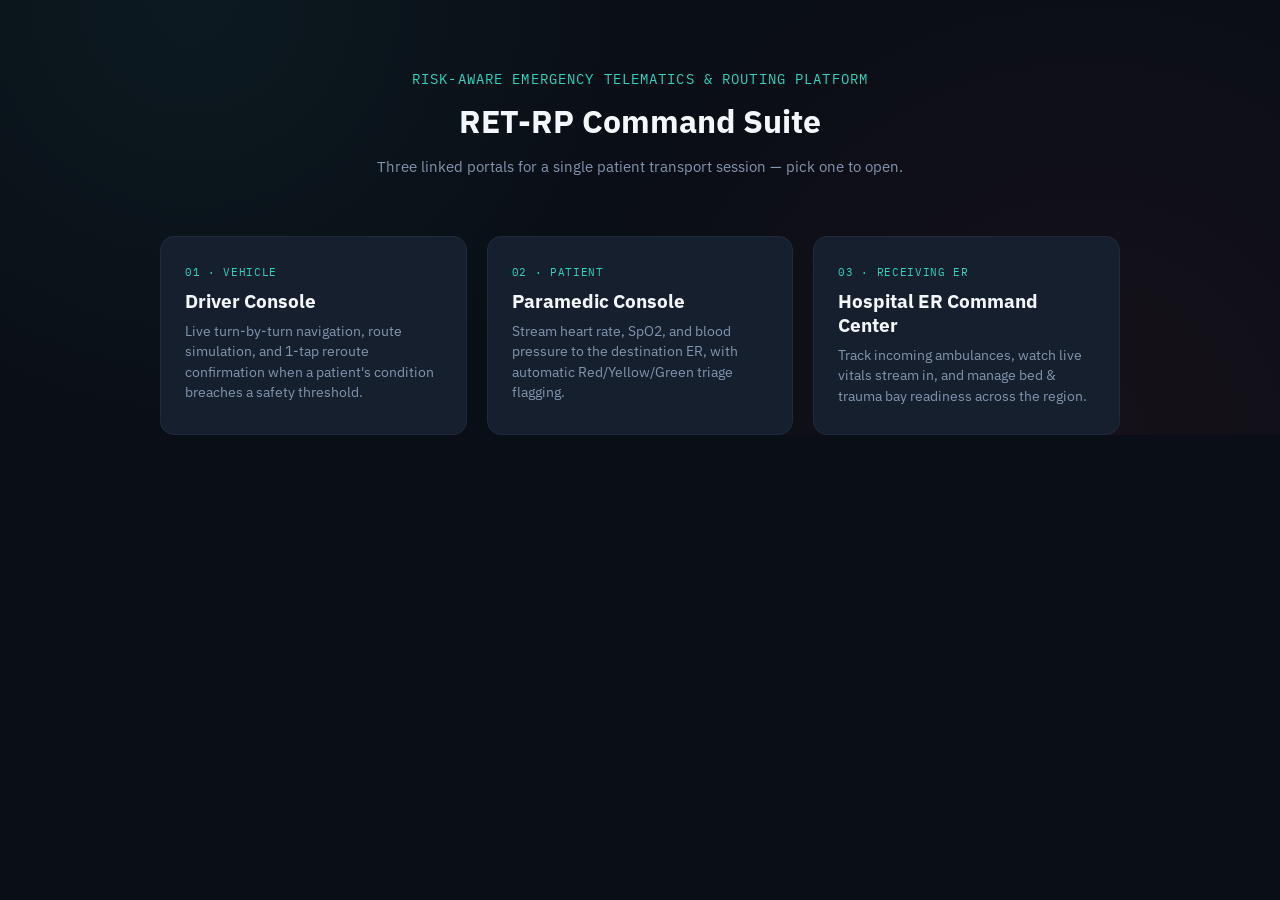
==== frontend/index.html @ 34cca53d "Error in graph_data.py and driver.js" ====
<!DOCTYPE html>
<html lang="en">
<head>
<meta charset="UTF-8">
<meta name="viewport" content="width=device-width, initial-scale=1.0">
<title>RET-RP &middot; Emergency Telematics &amp; Risk-Aware Routing Platform</title>
<link rel="stylesheet" href="css/style.css" />
</head>
<body>

<div class="hero">
  <div class="mark">RISK-AWARE EMERGENCY TELEMATICS &amp; ROUTING PLATFORM</div>
  <h1>RET-RP Command Suite</h1>
  <p>Three linked portals for a single patient transport session &mdash; pick one to open.</p>
</div>

<div class="portal-grid">
  <a class="portal-card" href="driver.html">
    <div class="tag">01 &middot; VEHICLE</div>
    <h3>Driver Console</h3>
    <p>Live turn-by-turn navigation, route simulation, and 1-tap reroute confirmation when a patient's condition breaches a safety threshold.</p>
  </a>
  <a class="portal-card" href="paramedic.html">
    <div class="tag">02 &middot; PATIENT</div>
    <h3>Paramedic Console</h3>
    <p>Stream heart rate, SpO2, and blood pressure to the destination ER, with automatic Red/Yellow/Green triage flagging.</p>
  </a>
  <a class="portal-card" href="hospital.html">
    <div class="tag">03 &middot; RECEIVING ER</div>
    <h3>Hospital ER Command Center</h3>
    <p>Track incoming ambulances, watch live vitals stream in, and manage bed &amp; trauma bay readiness across the region.</p>
  </a>
</div>


</body>
</html>
---- frontend/css/style.css ----
/* =========================================================================
   RET-RP shared styles
   Design concept: a night-shift dispatch command center. Vitals are set in
   a monospaced face (the way an ICU monitor renders numbers), UI chrome in
   a clean grotesque. Slate-navy surfaces, teal for nominal/calm state,
   amber for caution, red for critical -- reserved ONLY for genuine alerts
   so it keeps its urgency.
   ========================================================================= */

@import url('https://fonts.googleapis.com/css2?family=IBM+Plex+Sans:wght@400;500;600;700&family=IBM+Plex+Mono:wght@500;600;700&display=swap');

:root {
  --navy-950: #0a0e16;
  --navy-900: #0f1621;
  --navy-800: #161f2e;
  --navy-700: #1f2b3d;
  --navy-600: #2a3a52;
  --slate-400: #8296b0;
  --slate-200: #cdd7e3;
  --white: #f4f7fb;

  --teal: #2dd4bf;
  --teal-dim: #164e46;
  --amber: #f5a524;
  --amber-dim: #4a3510;
  --red: #f24455;
  --red-dim: #4a1620;
  --red-bright: #ff5468;

  --font-ui: 'IBM Plex Sans', -apple-system, BlinkMacSystemFont, sans-serif;
  --font-mono: 'IBM Plex Mono', 'SF Mono', monospace;

  --radius: 10px;
  --shadow-panel: 0 1px 0 rgba(255,255,255,0.03) inset, 0 8px 24px rgba(0,0,0,0.35);
}

* { box-sizing: border-box; }

html, body {
  margin: 0;
  padding: 0;
  background: var(--navy-950);
  color: var(--white);
  font-family: var(--font-ui);
  min-height: 100%;
}

body {
  background-image:
    radial-gradient(circle at 15% 0%, rgba(45,212,191,0.06), transparent 40%),
    radial-gradient(circle at 85% 100%, rgba(242,68,85,0.05), transparent 45%);
}

a { color: inherit; }

::selection { background: var(--teal); color: var(--navy-950); }

/* ---------- Top bar ---------- */
.topbar {
  display: flex;
  align-items: center;
  justify-content: space-between;
  padding: 14px 24px;
  border-bottom: 1px solid var(--navy-700);
  background: linear-gradient(180deg, var(--navy-900), var(--navy-950));
  position: sticky;
  top: 0;
  z-index: 50;
}

.brand {
  display: flex;
  align-items: baseline;
  gap: 10px;
}

.brand .mark {
  font-family: var(--font-mono);
  font-weight: 700;
  font-size: 15px;
  color: var(--teal);
  letter-spacing: 0.02em;
}

.brand .portal-name {
  font-size: 15px;
  font-weight: 600;
  color: var(--slate-200);
}

.topbar .status-chip {
  display: flex;
  align-items: center;
  gap: 8px;
  font-size: 13px;
  color: var(--slate-400);
}

.dot {
  width: 8px;
  height: 8px;
  border-radius: 50%;
  background: var(--slate-400);
  flex-shrink: 0;
}
.dot.live { background: var(--teal); box-shadow: 0 0 0 3px rgba(45,212,191,0.18); }
.dot.offline { background: var(--red); box-shadow: 0 0 0 3px rgba(242,68,85,0.18); }

/* ---------- Layout ---------- */
.layout {
  display: grid;
  grid-template-columns: minmax(0, 1.4fr) minmax(320px, 0.9fr);
  gap: 16px;
  padding: 16px;
  max-width: 1440px;
  margin: 0 auto;
}

@media (max-width: 900px) {
  .layout { grid-template-columns: 1fr; }
}

.col { display: flex; flex-direction: column; gap: 16px; }

.panel {
  background: var(--navy-800);
  border: 1px solid var(--navy-700);
  border-radius: var(--radius);
  box-shadow: var(--shadow-panel);
  padding: 18px;
}

.panel-head {
  display: flex;
  align-items: center;
  justify-content: space-between;
  margin-bottom: 14px;
}

.panel-head h2 {
  font-size: 13px;
  text-transform: uppercase;
  letter-spacing: 0.08em;
  color: var(--slate-400);
  margin: 0;
  font-weight: 600;
}

/* ---------- Map ---------- */
#map {
  width: 100%;
  height: 420px;
  border-radius: var(--radius);
  overflow: hidden;
  background: var(--navy-900);
}
.leaflet-container { background: var(--navy-900) !important; font-family: var(--font-ui); }
.leaflet-control-attribution { background: rgba(10,14,22,0.7) !important; color: var(--slate-400) !important; font-size: 10px; }
.leaflet-control-attribution a { color: var(--slate-400) !important; }

/* ---------- Vitals ---------- */
.vitals-grid {
  display: grid;
  grid-template-columns: repeat(2, 1fr);
  gap: 12px;
}

.vital-tile {
  background: var(--navy-900);
  border: 1px solid var(--navy-700);
  border-radius: var(--radius);
  padding: 14px 16px;
}

.vital-tile .label {
  font-size: 11px;
  color: var(--slate-400);
  text-transform: uppercase;
  letter-spacing: 0.06em;
}

.vital-tile .value {
  font-family: var(--font-mono);
  font-size: 30px;
  font-weight: 600;
  line-height: 1.3;
  margin-top: 2px;
}
.vital-tile .value .unit { font-size: 14px; color: var(--slate-400); font-weight: 500; margin-left: 4px; }

.vital-tile.normal .value { color: var(--teal); }
.vital-tile.warning .value { color: var(--amber); }
.vital-tile.critical .value { color: var(--red-bright); }

/* ---------- Risk badge ---------- */
.risk-badge {
  display: inline-flex;
  align-items: center;
  gap: 8px;
  padding: 6px 14px;
  border-radius: 100px;
  font-size: 13px;
  font-weight: 600;
  font-family: var(--font-mono);
  letter-spacing: 0.03em;
}
.risk-badge.Green  { background: var(--teal-dim); color: var(--teal); }
.risk-badge.Yellow { background: var(--amber-dim); color: var(--amber); }
.risk-badge.Red    { background: var(--red-dim); color: var(--red-bright); animation: pulse-red 1.4s infinite; }

@keyframes pulse-red {
  0%, 100% { box-shadow: 0 0 0 0 rgba(242,68,85,0.35); }
  50% { box-shadow: 0 0 0 6px rgba(242,68,85,0); }
}

/* ---------- Buttons & inputs ---------- */
button {
  font-family: var(--font-ui);
  font-weight: 600;
  font-size: 14px;
  border-radius: 8px;
  border: 1px solid var(--navy-600);
  background: var(--navy-700);
  color: var(--white);
  padding: 10px 16px;
  cursor: pointer;
  transition: background 0.15s ease, border-color 0.15s ease, transform 0.05s ease;
}
button:hover { background: var(--navy-600); }
button:active { transform: scale(0.98); }
button:disabled { opacity: 0.4; cursor: not-allowed; }

button.primary { background: var(--teal); border-color: var(--teal); color: var(--navy-950); }
button.primary:hover { background: #26c4b0; }

button.danger { background: var(--red); border-color: var(--red); color: var(--white); }
button.danger:hover { background: #d93a49; }

button.block { width: 100%; }

label {
  font-size: 12px;
  color: var(--slate-400);
  display: block;
  margin-bottom: 6px;
}

input[type="text"], input[type="number"], select {
  width: 100%;
  background: var(--navy-900);
  border: 1px solid var(--navy-700);
  color: var(--white);
  border-radius: 8px;
  padding: 9px 12px;
  font-family: var(--font-ui);
  font-size: 14px;
}
input[type="range"] { width: 100%; accent-color: var(--teal); }

.field { margin-bottom: 14px; }
.row { display: flex; gap: 10px; }
.row > * { flex: 1; }

/* ---------- Toggle switch ---------- */
.switch-row {
  display: flex;
  align-items: center;
  justify-content: space-between;
  padding: 10px 0;
}
.switch {
  position: relative;
  width: 44px;
  height: 24px;
  flex-shrink: 0;
}
.switch input { opacity: 0; width: 0; height: 0; }
.slider {
  position: absolute; inset: 0;
  background: var(--navy-600);
  border-radius: 100px;
  cursor: pointer;
  transition: background 0.2s;
}
.slider::before {
  content: "";
  position: absolute;
  height: 18px; width: 18px;
  left: 3px; top: 3px;
  background: var(--slate-200);
  border-radius: 50%;
  transition: transform 0.2s;
}
input:checked + .slider { background: var(--teal); }
input:checked + .slider::before { transform: translateX(20px); background: var(--navy-950); }

/* ---------- Log / list ---------- */
.log-list {
  display: flex;
  flex-direction: column;
  gap: 8px;
  max-height: 220px;
  overflow-y: auto;
  padding-right: 4px;
}
.log-item {
  font-size: 12.5px;
  color: var(--slate-400);
  border-left: 2px solid var(--navy-600);
  padding-left: 10px;
}
.log-item .t { color: var(--slate-200); font-family: var(--font-mono); font-size: 11px; }
.log-item.alert { border-left-color: var(--red); color: var(--red-bright); }

/* ---------- Hospital / ambulance cards ---------- */
.card-list { display: flex; flex-direction: column; gap: 10px; }

.hcard {
  background: var(--navy-900);
  border: 1px solid var(--navy-700);
  border-radius: var(--radius);
  padding: 14px;
}
.hcard-top { display: flex; justify-content: space-between; align-items: center; margin-bottom: 8px; }
.hcard-top .name { font-weight: 600; font-size: 14.5px; }
.hcard-top .tier { font-size: 11px; color: var(--slate-400); font-family: var(--font-mono); }

.pill {
  display: inline-block;
  font-size: 11px;
  padding: 2px 9px;
  border-radius: 100px;
  font-weight: 600;
  font-family: var(--font-mono);
}
.pill.ready { background: var(--teal-dim); color: var(--teal); }
.pill.diverting { background: var(--red-dim); color: var(--red-bright); }

.hcard-meta {
  display: flex;
  gap: 16px;
  font-size: 12.5px;
  color: var(--slate-400);
}
.hcard-meta b { color: var(--white); font-family: var(--font-mono); }

/* ---------- Incoming ambulance ticket ---------- */
.eta-ticket {
  background: var(--navy-900);
  border: 1px solid var(--navy-700);
  border-radius: var(--radius);
  padding: 16px;
  display: flex;
  flex-direction: column;
  gap: 10px;
}
.eta-ticket.diverted { border-color: var(--red); background: linear-gradient(180deg, var(--red-dim), var(--navy-900) 60%); }

.eta-big {
  font-family: var(--font-mono);
  font-size: 42px;
  font-weight: 700;
  color: var(--teal);
  line-height: 1;
}
.eta-ticket.diverted .eta-big { color: var(--red-bright); }
.eta-big .unit { font-size: 15px; color: var(--slate-400); margin-left: 6px; font-weight: 500; }

/* ---------- Modal (reroute prompt) ---------- */
.modal-backdrop {
  position: fixed; inset: 0;
  background: rgba(5,8,14,0.7);
  display: none;
  align-items: center;
  justify-content: center;
  z-index: 100;
  backdrop-filter: blur(2px);
}
.modal-backdrop.show { display: flex; }

.modal {
  width: min(440px, 90vw);
  background: var(--navy-800);
  border: 1px solid var(--red);
  border-radius: 14px;
  padding: 26px;
  box-shadow: 0 20px 60px rgba(0,0,0,0.5);
  text-align: center;
}
.modal .siren {
  font-size: 12px;
  letter-spacing: 0.1em;
  color: var(--red-bright);
  font-weight: 700;
  font-family: var(--font-mono);
  animation: pulse-red 1.2s infinite;
  display: inline-block;
  padding: 4px 12px;
  border-radius: 100px;
  background: var(--red-dim);
  margin-bottom: 14px;
}
.modal h3 { margin: 0 0 6px; font-size: 20px; }
.modal p { color: var(--slate-400); font-size: 14px; margin: 0 0 20px; }
.modal .modal-actions { display: flex; gap: 10px; }

.small-muted { font-size: 12px; color: var(--slate-400); }

.empty-state {
  text-align: center;
  color: var(--slate-400);
  font-size: 13px;
  padding: 24px 0;
}

/* Landing page */
.portal-grid {
  display: grid;
  grid-template-columns: repeat(3, 1fr);
  gap: 20px;
  max-width: 1000px;
  margin: 60px auto;
  padding: 0 20px;
}
@media (max-width: 800px) { .portal-grid { grid-template-columns: 1fr; } }

.portal-card {
  background: var(--navy-800);
  border: 1px solid var(--navy-700);
  border-radius: 14px;
  padding: 28px 24px;
  text-decoration: none;
  display: block;
  transition: border-color 0.15s, transform 0.15s;
}
.portal-card:hover { border-color: var(--teal); transform: translateY(-2px); }
.portal-card .tag { font-family: var(--font-mono); font-size: 11px; color: var(--teal); letter-spacing: 0.06em; }
.portal-card h3 { font-size: 19px; margin: 10px 0 8px; color: var(--white); }
.portal-card p { font-size: 13.5px; color: var(--slate-400); line-height: 1.5; margin: 0; }

.hero {
  text-align: center;
  padding-top: 70px;
}
.hero .mark { font-family: var(--font-mono); color: var(--teal); font-size: 14px; letter-spacing: 0.08em; }
.hero h1 { font-size: 32px; margin: 12px 0 8px; }
.hero p { color: var(--slate-400); font-size: 15px; }
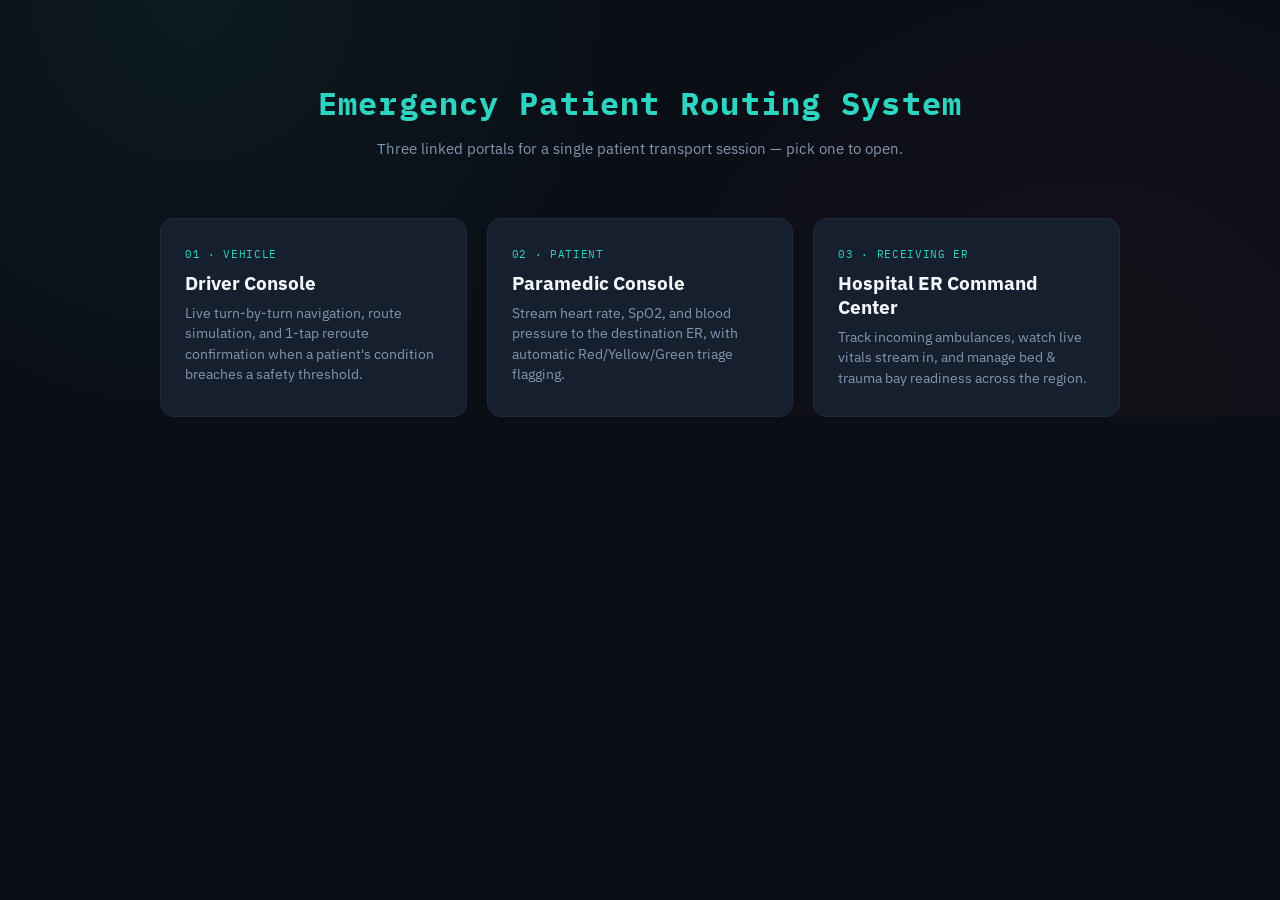
==== commit e77e5f47: "title change" ====
--- a/frontend/index.html
+++ b/frontend/index.html
@@ -3,14 +3,13 @@
 <head>
 <meta charset="UTF-8">
 <meta name="viewport" content="width=device-width, initial-scale=1.0">
-<title>RET-RP &middot; Emergency Telematics &amp; Risk-Aware Routing Platform</title>
+<title>Emergency Patient Routing System</title>
 <link rel="stylesheet" href="css/style.css" />
 </head>
 <body>
 
 <div class="hero">
-  <div class="mark">RISK-AWARE EMERGENCY TELEMATICS &amp; ROUTING PLATFORM</div>
-  <h1>RET-RP Command Suite</h1>
+  <div class="mark"><h1>Emergency Patient Routing System</h1></div>
   <p>Three linked portals for a single patient transport session &mdash; pick one to open.</p>
 </div>
 
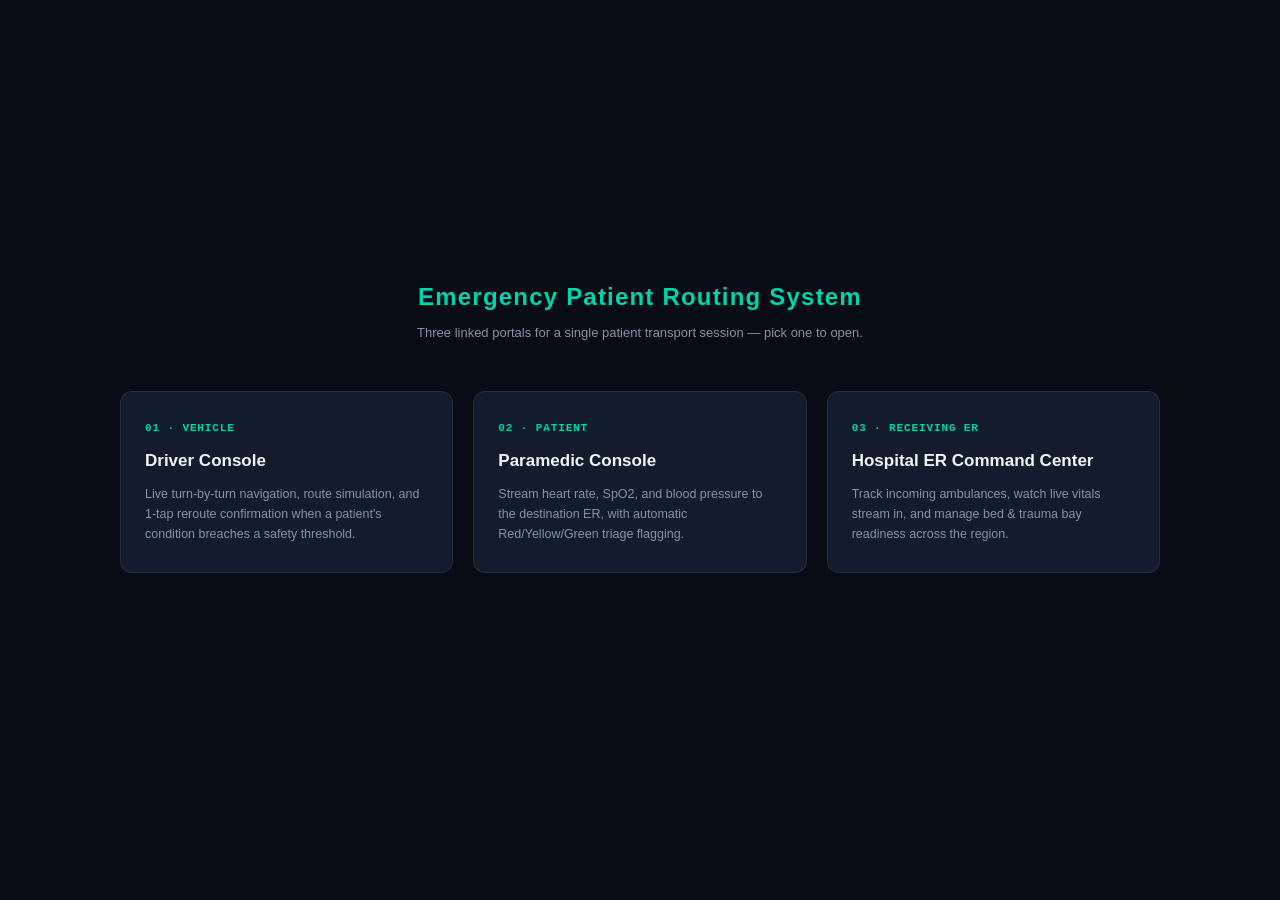
==== commit 204b8c85: "project_se" ====
--- a/frontend/index.html
+++ b/frontend/index.html
@@ -1,36 +1,44 @@
 <!DOCTYPE html>
 <html lang="en">
 <head>
-<meta charset="UTF-8">
-<meta name="viewport" content="width=device-width, initial-scale=1.0">
-<title>Emergency Patient Routing System</title>
-<link rel="stylesheet" href="css/style.css" />
+  <meta charset="UTF-8">
+  <meta name="viewport" content="width=device-width, initial-scale=1.0">
+  <title>Emergency Patient Routing System</title>
+  <link rel="stylesheet" href="css/style.css">
 </head>
 <body>
+  <div class="portal-landing">
+    <h1 class="portal-title">Emergency Patient Routing System</h1>
+    <p class="portal-subtitle">Three linked portals for a single patient transport session — pick one to open.</p>
 
-<div class="hero">
-  <div class="mark"><h1>Emergency Patient Routing System</h1></div>
-  <p>Three linked portals for a single patient transport session &mdash; pick one to open.</p>
-</div>
+    <div class="portal-cards-grid">
+      <!-- 01 VEHICLE -->
+      <a href="driver.html" target="_blank" class="portal-card">
+        <div class="card-meta">01 · VEHICLE</div>
+        <div class="card-heading">Driver Console</div>
+        <div class="card-desc">
+          Live turn-by-turn navigation, route simulation, and 1-tap reroute confirmation when a patient's condition breaches a safety threshold.
+        </div>
+      </a>
 
-<div class="portal-grid">
-  <a class="portal-card" href="driver.html">
-    <div class="tag">01 &middot; VEHICLE</div>
-    <h3>Driver Console</h3>
-    <p>Live turn-by-turn navigation, route simulation, and 1-tap reroute confirmation when a patient's condition breaches a safety threshold.</p>
-  </a>
-  <a class="portal-card" href="paramedic.html">
-    <div class="tag">02 &middot; PATIENT</div>
-    <h3>Paramedic Console</h3>
-    <p>Stream heart rate, SpO2, and blood pressure to the destination ER, with automatic Red/Yellow/Green triage flagging.</p>
-  </a>
-  <a class="portal-card" href="hospital.html">
-    <div class="tag">03 &middot; RECEIVING ER</div>
-    <h3>Hospital ER Command Center</h3>
-    <p>Track incoming ambulances, watch live vitals stream in, and manage bed &amp; trauma bay readiness across the region.</p>
-  </a>
-</div>
+      <!-- 02 PATIENT -->
+      <a href="paramedic.html" target="_blank" class="portal-card">
+        <div class="card-meta">02 · PATIENT</div>
+        <div class="card-heading">Paramedic Console</div>
+        <div class="card-desc">
+          Stream heart rate, SpO2, and blood pressure to the destination ER, with automatic Red/Yellow/Green triage flagging.
+        </div>
+      </a>
 
-
+      <!-- 03 RECEIVING ER -->
+      <a href="hospital.html" target="_blank" class="portal-card">
+        <div class="card-meta">03 · RECEIVING ER</div>
+        <div class="card-heading">Hospital ER Command Center</div>
+        <div class="card-desc">
+          Track incoming ambulances, watch live vitals stream in, and manage bed & trauma bay readiness across the region.
+        </div>
+      </a>
+    </div>
+  </div>
 </body>
-</html>
+</html>
--- a/frontend/css/style.css
+++ b/frontend/css/style.css
@@ -1,447 +1,639 @@
-/* =========================================================================
-   RET-RP shared styles
-   Design concept: a night-shift dispatch command center. Vitals are set in
-   a monospaced face (the way an ICU monitor renders numbers), UI chrome in
-   a clean grotesque. Slate-navy surfaces, teal for nominal/calm state,
-   amber for caution, red for critical -- reserved ONLY for genuine alerts
-   so it keeps its urgency.
-   ========================================================================= */
-
-@import url('https://fonts.googleapis.com/css2?family=IBM+Plex+Sans:wght@400;500;600;700&family=IBM+Plex+Mono:wght@500;600;700&display=swap');
+/* ==========================================================================
+   Emergency Patient Routing System (RET-RP)
+   Professional Dark Medical & Operations Center Theme
+   Clean, Modern, Enterprise Grade — No Emojis, Precise Typography
+   ========================================================================== */
 
 :root {
-  --navy-950: #0a0e16;
-  --navy-900: #0f1621;
-  --navy-800: #161f2e;
-  --navy-700: #1f2b3d;
-  --navy-600: #2a3a52;
-  --slate-400: #8296b0;
-  --slate-200: #cdd7e3;
-  --white: #f4f7fb;
-
-  --teal: #2dd4bf;
-  --teal-dim: #164e46;
-  --amber: #f5a524;
-  --amber-dim: #4a3510;
-  --red: #f24455;
-  --red-dim: #4a1620;
-  --red-bright: #ff5468;
-
-  --font-ui: 'IBM Plex Sans', -apple-system, BlinkMacSystemFont, sans-serif;
-  --font-mono: 'IBM Plex Mono', 'SF Mono', monospace;
-
-  --radius: 10px;
-  --shadow-panel: 0 1px 0 rgba(255,255,255,0.03) inset, 0 8px 24px rgba(0,0,0,0.35);
-}
-
-* { box-sizing: border-box; }
-
-html, body {
+  --bg-body: #080c14;
+  --bg-surface: #0e1524;
+  --bg-card: #121c2d;
+  --bg-card-hover: #17243a;
+  --bg-input: #0a101b;
+
+  --border-subtle: rgba(255, 255, 255, 0.07);
+  --border-medium: rgba(255, 255, 255, 0.12);
+  --border-focus: #00d4aa;
+
+  --primary: #00d4aa;
+  --primary-hover: #00b894;
+  --primary-glow: rgba(0, 212, 170, 0.25);
+  --primary-subtle: rgba(0, 212, 170, 0.12);
+
+  --danger: #ef4444;
+  --danger-hover: #dc2626;
+  --danger-subtle: rgba(239, 68, 68, 0.15);
+
+  --warning: #f59e0b;
+  --warning-subtle: rgba(245, 158, 11, 0.15);
+
+  --info: #38bdf8;
+  --info-subtle: rgba(56, 189, 248, 0.12);
+
+  --text-main: #f1f5f9;
+  --text-muted: #8492a6;
+  --text-dim: #475569;
+
+  --radius-sm: 4px;
+  --radius-md: 8px;
+  --radius-lg: 12px;
+
+  --font-family: -apple-system, BlinkMacSystemFont, "Segoe UI", Roboto, "Helvetica Neue", Arial, sans-serif;
+  --font-mono: "SFMono-Regular", Consolas, "Liberation Mono", Menlo, Courier, monospace;
+}
+
+*, *::before, *::after {
+  box-sizing: border-box;
   margin: 0;
   padding: 0;
-  background: var(--navy-950);
-  color: var(--white);
-  font-family: var(--font-ui);
-  min-height: 100%;
 }
 
 body {
-  background-image:
-    radial-gradient(circle at 15% 0%, rgba(45,212,191,0.06), transparent 40%),
-    radial-gradient(circle at 85% 100%, rgba(242,68,85,0.05), transparent 45%);
-}
-
-a { color: inherit; }
-
-::selection { background: var(--teal); color: var(--navy-950); }
-
-/* ---------- Top bar ---------- */
-.topbar {
+  background-color: var(--bg-body);
+  color: var(--text-main);
+  font-family: var(--font-family);
+  font-size: 14px;
+  line-height: 1.5;
+  min-height: 100vh;
+  -webkit-font-smoothing: antialiased;
+}
+
+a {
+  color: inherit;
+  text-decoration: none;
+}
+
+/* Header Bar */
+.top-header {
+  height: 48px;
+  background: var(--bg-surface);
+  border-bottom: 1px solid var(--border-subtle);
   display: flex;
   align-items: center;
   justify-content: space-between;
-  padding: 14px 24px;
-  border-bottom: 1px solid var(--navy-700);
-  background: linear-gradient(180deg, var(--navy-900), var(--navy-950));
-  position: sticky;
-  top: 0;
-  z-index: 50;
-}
-
-.brand {
-  display: flex;
-  align-items: baseline;
-  gap: 10px;
-}
-
-.brand .mark {
-  font-family: var(--font-mono);
-  font-weight: 700;
-  font-size: 15px;
-  color: var(--teal);
-  letter-spacing: 0.02em;
-}
-
-.brand .portal-name {
-  font-size: 15px;
-  font-weight: 600;
-  color: var(--slate-200);
-}
-
-.topbar .status-chip {
-  display: flex;
-  align-items: center;
-  gap: 8px;
-  font-size: 13px;
-  color: var(--slate-400);
-}
-
-.dot {
-  width: 8px;
-  height: 8px;
-  border-radius: 50%;
-  background: var(--slate-400);
-  flex-shrink: 0;
-}
-.dot.live { background: var(--teal); box-shadow: 0 0 0 3px rgba(45,212,191,0.18); }
-.dot.offline { background: var(--red); box-shadow: 0 0 0 3px rgba(242,68,85,0.18); }
-
-/* ---------- Layout ---------- */
-.layout {
-  display: grid;
-  grid-template-columns: minmax(0, 1.4fr) minmax(320px, 0.9fr);
-  gap: 16px;
-  padding: 16px;
-  max-width: 1440px;
-  margin: 0 auto;
-}
-
-@media (max-width: 900px) {
-  .layout { grid-template-columns: 1fr; }
-}
-
-.col { display: flex; flex-direction: column; gap: 16px; }
-
-.panel {
-  background: var(--navy-800);
-  border: 1px solid var(--navy-700);
-  border-radius: var(--radius);
-  box-shadow: var(--shadow-panel);
-  padding: 18px;
-}
-
-.panel-head {
-  display: flex;
-  align-items: center;
-  justify-content: space-between;
-  margin-bottom: 14px;
-}
-
-.panel-head h2 {
-  font-size: 13px;
-  text-transform: uppercase;
-  letter-spacing: 0.08em;
-  color: var(--slate-400);
-  margin: 0;
-  font-weight: 600;
-}
-
-/* ---------- Map ---------- */
-#map {
-  width: 100%;
-  height: 420px;
-  border-radius: var(--radius);
-  overflow: hidden;
-  background: var(--navy-900);
-}
-.leaflet-container { background: var(--navy-900) !important; font-family: var(--font-ui); }
-.leaflet-control-attribution { background: rgba(10,14,22,0.7) !important; color: var(--slate-400) !important; font-size: 10px; }
-.leaflet-control-attribution a { color: var(--slate-400) !important; }
-
-/* ---------- Vitals ---------- */
-.vitals-grid {
-  display: grid;
-  grid-template-columns: repeat(2, 1fr);
-  gap: 12px;
-}
-
-.vital-tile {
-  background: var(--navy-900);
-  border: 1px solid var(--navy-700);
-  border-radius: var(--radius);
-  padding: 14px 16px;
-}
-
-.vital-tile .label {
-  font-size: 11px;
-  color: var(--slate-400);
-  text-transform: uppercase;
-  letter-spacing: 0.06em;
-}
-
-.vital-tile .value {
-  font-family: var(--font-mono);
-  font-size: 30px;
-  font-weight: 600;
-  line-height: 1.3;
-  margin-top: 2px;
-}
-.vital-tile .value .unit { font-size: 14px; color: var(--slate-400); font-weight: 500; margin-left: 4px; }
-
-.vital-tile.normal .value { color: var(--teal); }
-.vital-tile.warning .value { color: var(--amber); }
-.vital-tile.critical .value { color: var(--red-bright); }
-
-/* ---------- Risk badge ---------- */
-.risk-badge {
-  display: inline-flex;
-  align-items: center;
-  gap: 8px;
-  padding: 6px 14px;
-  border-radius: 100px;
+  padding: 0 24px;
+}
+
+.top-header .brand {
   font-size: 13px;
   font-weight: 600;
-  font-family: var(--font-mono);
-  letter-spacing: 0.03em;
-}
-.risk-badge.Green  { background: var(--teal-dim); color: var(--teal); }
-.risk-badge.Yellow { background: var(--amber-dim); color: var(--amber); }
-.risk-badge.Red    { background: var(--red-dim); color: var(--red-bright); animation: pulse-red 1.4s infinite; }
-
-@keyframes pulse-red {
-  0%, 100% { box-shadow: 0 0 0 0 rgba(242,68,85,0.35); }
-  50% { box-shadow: 0 0 0 6px rgba(242,68,85,0); }
-}
-
-/* ---------- Buttons & inputs ---------- */
-button {
-  font-family: var(--font-ui);
-  font-weight: 600;
-  font-size: 14px;
-  border-radius: 8px;
-  border: 1px solid var(--navy-600);
-  background: var(--navy-700);
-  color: var(--white);
-  padding: 10px 16px;
-  cursor: pointer;
-  transition: background 0.15s ease, border-color 0.15s ease, transform 0.05s ease;
-}
-button:hover { background: var(--navy-600); }
-button:active { transform: scale(0.98); }
-button:disabled { opacity: 0.4; cursor: not-allowed; }
-
-button.primary { background: var(--teal); border-color: var(--teal); color: var(--navy-950); }
-button.primary:hover { background: #26c4b0; }
-
-button.danger { background: var(--red); border-color: var(--red); color: var(--white); }
-button.danger:hover { background: #d93a49; }
-
-button.block { width: 100%; }
-
-label {
-  font-size: 12px;
-  color: var(--slate-400);
-  display: block;
-  margin-bottom: 6px;
-}
-
-input[type="text"], input[type="number"], select {
-  width: 100%;
-  background: var(--navy-900);
-  border: 1px solid var(--navy-700);
-  color: var(--white);
-  border-radius: 8px;
-  padding: 9px 12px;
-  font-family: var(--font-ui);
-  font-size: 14px;
-}
-input[type="range"] { width: 100%; accent-color: var(--teal); }
-
-.field { margin-bottom: 14px; }
-.row { display: flex; gap: 10px; }
-.row > * { flex: 1; }
-
-/* ---------- Toggle switch ---------- */
-.switch-row {
-  display: flex;
-  align-items: center;
-  justify-content: space-between;
-  padding: 10px 0;
-}
-.switch {
-  position: relative;
-  width: 44px;
-  height: 24px;
-  flex-shrink: 0;
-}
-.switch input { opacity: 0; width: 0; height: 0; }
-.slider {
-  position: absolute; inset: 0;
-  background: var(--navy-600);
-  border-radius: 100px;
-  cursor: pointer;
-  transition: background 0.2s;
-}
-.slider::before {
+  letter-spacing: 0.04em;
+  color: var(--primary);
+  display: flex;
+  align-items: center;
+  gap: 8px;
+}
+
+.top-header .brand span {
+  color: var(--text-main);
+  font-weight: 500;
+}
+
+.top-header .connection-badge {
+  font-size: 11px;
+  font-family: var(--font-mono);
+  color: var(--text-muted);
+  display: flex;
+  align-items: center;
+  gap: 6px;
+}
+
+.top-header .connection-badge::before {
   content: "";
-  position: absolute;
-  height: 18px; width: 18px;
-  left: 3px; top: 3px;
-  background: var(--slate-200);
+  display: inline-block;
+  width: 6px;
+  height: 6px;
   border-radius: 50%;
-  transition: transform 0.2s;
-}
-input:checked + .slider { background: var(--teal); }
-input:checked + .slider::before { transform: translateX(20px); background: var(--navy-950); }
-
-/* ---------- Log / list ---------- */
-.log-list {
+  background: var(--text-dim);
+}
+
+.top-header .connection-badge.connected::before {
+  background: var(--primary);
+  box-shadow: 0 0 8px var(--primary);
+}
+
+.top-header .connection-badge.disconnected::before {
+  background: var(--danger);
+}
+
+/* Layout Containers */
+.main-wrapper {
+  padding: 24px;
+  max-width: 1600px;
+  margin: 0 auto;
+}
+
+.portal-landing {
+  min-height: calc(100vh - 48px);
   display: flex;
   flex-direction: column;
-  gap: 8px;
-  max-height: 220px;
-  overflow-y: auto;
-  padding-right: 4px;
-}
-.log-item {
-  font-size: 12.5px;
-  color: var(--slate-400);
-  border-left: 2px solid var(--navy-600);
-  padding-left: 10px;
-}
-.log-item .t { color: var(--slate-200); font-family: var(--font-mono); font-size: 11px; }
-.log-item.alert { border-left-color: var(--red); color: var(--red-bright); }
-
-/* ---------- Hospital / ambulance cards ---------- */
-.card-list { display: flex; flex-direction: column; gap: 10px; }
-
-.hcard {
-  background: var(--navy-900);
-  border: 1px solid var(--navy-700);
-  border-radius: var(--radius);
-  padding: 14px;
-}
-.hcard-top { display: flex; justify-content: space-between; align-items: center; margin-bottom: 8px; }
-.hcard-top .name { font-weight: 600; font-size: 14.5px; }
-.hcard-top .tier { font-size: 11px; color: var(--slate-400); font-family: var(--font-mono); }
-
-.pill {
-  display: inline-block;
-  font-size: 11px;
-  padding: 2px 9px;
-  border-radius: 100px;
-  font-weight: 600;
-  font-family: var(--font-mono);
-}
-.pill.ready { background: var(--teal-dim); color: var(--teal); }
-.pill.diverting { background: var(--red-dim); color: var(--red-bright); }
-
-.hcard-meta {
-  display: flex;
-  gap: 16px;
-  font-size: 12.5px;
-  color: var(--slate-400);
-}
-.hcard-meta b { color: var(--white); font-family: var(--font-mono); }
-
-/* ---------- Incoming ambulance ticket ---------- */
-.eta-ticket {
-  background: var(--navy-900);
-  border: 1px solid var(--navy-700);
-  border-radius: var(--radius);
-  padding: 16px;
-  display: flex;
-  flex-direction: column;
-  gap: 10px;
-}
-.eta-ticket.diverted { border-color: var(--red); background: linear-gradient(180deg, var(--red-dim), var(--navy-900) 60%); }
-
-.eta-big {
-  font-family: var(--font-mono);
-  font-size: 42px;
+  align-items: center;
+  justify-content: center;
+  text-align: center;
+  padding: 40px 20px;
+}
+
+.portal-title {
+  font-size: 24px;
   font-weight: 700;
-  color: var(--teal);
-  line-height: 1;
-}
-.eta-ticket.diverted .eta-big { color: var(--red-bright); }
-.eta-big .unit { font-size: 15px; color: var(--slate-400); margin-left: 6px; font-weight: 500; }
-
-/* ---------- Modal (reroute prompt) ---------- */
-.modal-backdrop {
-  position: fixed; inset: 0;
-  background: rgba(5,8,14,0.7);
-  display: none;
-  align-items: center;
-  justify-content: center;
-  z-index: 100;
-  backdrop-filter: blur(2px);
-}
-.modal-backdrop.show { display: flex; }
-
-.modal {
-  width: min(440px, 90vw);
-  background: var(--navy-800);
-  border: 1px solid var(--red);
-  border-radius: 14px;
-  padding: 26px;
-  box-shadow: 0 20px 60px rgba(0,0,0,0.5);
-  text-align: center;
-}
-.modal .siren {
-  font-size: 12px;
-  letter-spacing: 0.1em;
-  color: var(--red-bright);
-  font-weight: 700;
-  font-family: var(--font-mono);
-  animation: pulse-red 1.2s infinite;
-  display: inline-block;
-  padding: 4px 12px;
-  border-radius: 100px;
-  background: var(--red-dim);
-  margin-bottom: 14px;
-}
-.modal h3 { margin: 0 0 6px; font-size: 20px; }
-.modal p { color: var(--slate-400); font-size: 14px; margin: 0 0 20px; }
-.modal .modal-actions { display: flex; gap: 10px; }
-
-.small-muted { font-size: 12px; color: var(--slate-400); }
-
-.empty-state {
-  text-align: center;
-  color: var(--slate-400);
+  letter-spacing: 0.05em;
+  color: var(--primary);
+  margin-bottom: 8px;
+}
+
+.portal-subtitle {
   font-size: 13px;
-  padding: 24px 0;
-}
-
-/* Landing page */
-.portal-grid {
+  color: var(--text-muted);
+  margin-bottom: 48px;
+  max-width: 600px;
+}
+
+.portal-cards-grid {
   display: grid;
   grid-template-columns: repeat(3, 1fr);
   gap: 20px;
-  max-width: 1000px;
-  margin: 60px auto;
-  padding: 0 20px;
-}
-@media (max-width: 800px) { .portal-grid { grid-template-columns: 1fr; } }
+  max-width: 1040px;
+  width: 100%;
+}
+
+@media (max-width: 900px) {
+  .portal-cards-grid {
+    grid-template-columns: 1fr;
+  }
+}
 
 .portal-card {
-  background: var(--navy-800);
-  border: 1px solid var(--navy-700);
-  border-radius: 14px;
+  background: var(--bg-card);
+  border: 1px solid var(--border-subtle);
+  border-radius: var(--radius-lg);
   padding: 28px 24px;
-  text-decoration: none;
+  text-align: left;
+  transition: all 0.2s ease-in-out;
+  display: flex;
+  flex-direction: column;
+  cursor: pointer;
+}
+
+.portal-card:hover {
+  background: var(--bg-card-hover);
+  border-color: var(--border-medium);
+  transform: translateY(-2px);
+  box-shadow: 0 12px 28px rgba(0, 0, 0, 0.4);
+}
+
+.portal-card .card-meta {
+  font-size: 11px;
+  font-family: var(--font-mono);
+  font-weight: 600;
+  letter-spacing: 0.08em;
+  color: var(--primary);
+  margin-bottom: 12px;
+}
+
+.portal-card .card-heading {
+  font-size: 17px;
+  font-weight: 600;
+  color: var(--text-main);
+  margin-bottom: 10px;
+}
+
+.portal-card .card-desc {
+  font-size: 12.5px;
+  line-height: 1.6;
+  color: var(--text-muted);
+}
+
+/* Card Component */
+.card-panel {
+  background: var(--bg-card);
+  border: 1px solid var(--border-subtle);
+  border-radius: var(--radius-md);
+  padding: 16px 20px;
+  margin-bottom: 16px;
+  position: relative;
+}
+
+.card-panel-header {
+  font-size: 11px;
+  font-family: var(--font-mono);
+  font-weight: 700;
+  letter-spacing: 0.08em;
+  text-transform: uppercase;
+  color: var(--text-muted);
+  margin-bottom: 14px;
+  display: flex;
+  align-items: center;
+  justify-content: space-between;
+}
+
+.badge-status {
+  padding: 3px 8px;
+  font-size: 10px;
+  font-weight: 700;
+  letter-spacing: 0.06em;
+  text-transform: uppercase;
+  border-radius: var(--radius-sm);
+  background: var(--primary-subtle);
+  color: var(--primary);
+  border: 1px solid rgba(0, 212, 170, 0.3);
+}
+
+.badge-status.red {
+  background: var(--danger-subtle);
+  color: var(--danger);
+  border-color: rgba(239, 68, 68, 0.4);
+}
+
+.badge-status.yellow {
+  background: var(--warning-subtle);
+  color: var(--warning);
+  border-color: rgba(245, 158, 11, 0.4);
+}
+
+.dashboard-grid {
+  display: grid;
+  grid-template-columns: 1fr 400px;
+  gap: 20px;
+}
+
+@media (max-width: 1080px) {
+  .dashboard-grid {
+    grid-template-columns: 1fr;
+  }
+}
+
+/* Vitals Summary Grid */
+.vitals-summary-grid {
+  display: grid;
+  grid-template-columns: 1fr 1fr;
+  gap: 12px;
+}
+
+.vital-box {
+  background: var(--bg-input);
+  border: 1px solid var(--border-subtle);
+  border-radius: var(--radius-sm);
+  padding: 12px 14px;
+}
+
+.vital-box .vital-label {
+  font-size: 10px;
+  font-family: var(--font-mono);
+  font-weight: 600;
+  letter-spacing: 0.06em;
+  color: var(--text-dim);
+  text-transform: uppercase;
+  margin-bottom: 4px;
+}
+
+.vital-box .vital-val {
+  font-size: 22px;
+  font-family: var(--font-mono);
+  font-weight: 700;
+  color: var(--primary);
+  display: flex;
+  align-items: baseline;
+  gap: 4px;
+}
+
+.vital-box .vital-val.red {
+  color: var(--danger);
+}
+
+.vital-box .vital-val .unit {
+  font-size: 11px;
+  font-weight: 400;
+  color: var(--text-muted);
+}
+
+/* Inputs & Sliders */
+.form-field {
+  margin-bottom: 14px;
+}
+
+.form-field label {
   display: block;
-  transition: border-color 0.15s, transform 0.15s;
-}
-.portal-card:hover { border-color: var(--teal); transform: translateY(-2px); }
-.portal-card .tag { font-family: var(--font-mono); font-size: 11px; color: var(--teal); letter-spacing: 0.06em; }
-.portal-card h3 { font-size: 19px; margin: 10px 0 8px; color: var(--white); }
-.portal-card p { font-size: 13.5px; color: var(--slate-400); line-height: 1.5; margin: 0; }
-
-.hero {
-  text-align: center;
-  padding-top: 70px;
-}
-.hero .mark { font-family: var(--font-mono); color: var(--teal); font-size: 14px; letter-spacing: 0.08em; }
-.hero h1 { font-size: 32px; margin: 12px 0 8px; }
-.hero p { color: var(--slate-400); font-size: 15px; }
+  font-size: 11.5px;
+  color: var(--text-muted);
+  margin-bottom: 6px;
+}
+
+.form-field .input-group-text {
+  display: flex;
+  justify-content: space-between;
+  align-items: center;
+  font-size: 11.5px;
+  color: var(--text-muted);
+  margin-bottom: 4px;
+}
+
+.form-field .input-group-text .curr-val {
+  font-family: var(--font-mono);
+  color: var(--primary);
+  font-weight: 600;
+}
+
+.range-slider {
+  -webkit-appearance: none;
+  appearance: none;
+  width: 100%;
+  height: 4px;
+  background: var(--bg-surface);
+  border-radius: 2px;
+  outline: none;
+}
+
+.range-slider::-webkit-slider-thumb {
+  -webkit-appearance: none;
+  appearance: none;
+  width: 14px;
+  height: 14px;
+  border-radius: 50%;
+  background: var(--primary);
+  cursor: pointer;
+  box-shadow: 0 0 6px var(--primary);
+}
+
+.range-slider::-moz-range-thumb {
+  width: 14px;
+  height: 14px;
+  border-radius: 50%;
+  background: var(--primary);
+  cursor: pointer;
+  box-shadow: 0 0 6px var(--primary);
+}
+
+.input-text, select.input-select {
+  width: 100%;
+  background: var(--bg-input);
+  border: 1px solid var(--border-subtle);
+  border-radius: var(--radius-sm);
+  padding: 8px 12px;
+  color: var(--text-main);
+  font-family: inherit;
+  font-size: 13px;
+  outline: none;
+  transition: border-color 0.15s;
+}
+
+.input-text:focus, select.input-select:focus {
+  border-color: var(--primary);
+}
+
+/* Toggle Switch */
+.toggle-row {
+  display: flex;
+  align-items: center;
+  justify-content: space-between;
+  padding: 6px 0;
+}
+
+.toggle-row .toggle-label {
+  font-size: 12px;
+  color: var(--text-muted);
+}
+
+.switch {
+  position: relative;
+  display: inline-block;
+  width: 34px;
+  height: 18px;
+}
+
+.switch input {
+  opacity: 0;
+  width: 0;
+  height: 0;
+}
+
+.slider {
+  position: absolute;
+  cursor: pointer;
+  top: 0;
+  left: 0;
+  right: 0;
+  bottom: 0;
+  background-color: var(--bg-surface);
+  border: 1px solid var(--border-subtle);
+  transition: 0.2s;
+  border-radius: 18px;
+}
+
+.slider:before {
+  position: absolute;
+  content: "";
+  height: 12px;
+  width: 12px;
+  left: 2px;
+  bottom: 2px;
+  background-color: var(--text-dim);
+  transition: 0.2s;
+  border-radius: 50%;
+}
+
+input:checked + .slider {
+  background-color: var(--primary-subtle);
+  border-color: var(--primary);
+}
+
+input:checked + .slider:before {
+  transform: translateX(16px);
+  background-color: var(--primary);
+}
+
+/* Buttons */
+.btn {
+  display: inline-flex;
+  align-items: center;
+  justify-content: center;
+  gap: 8px;
+  padding: 9px 16px;
+  font-family: inherit;
+  font-size: 12.5px;
+  font-weight: 600;
+  letter-spacing: 0.02em;
+  border-radius: var(--radius-sm);
+  border: 1px solid transparent;
+  cursor: pointer;
+  transition: all 0.15s ease;
+  width: 100%;
+}
+
+.btn-primary {
+  background: var(--primary);
+  color: #04121a;
+}
+
+.btn-primary:hover {
+  background: var(--primary-hover);
+}
+
+.btn-danger {
+  background: var(--danger);
+  color: #fff;
+}
+
+.btn-danger:hover {
+  background: var(--danger-hover);
+}
+
+.btn-outline {
+  background: transparent;
+  border-color: var(--border-medium);
+  color: var(--text-main);
+}
+
+.btn-outline:hover {
+  background: var(--bg-surface);
+  border-color: var(--text-muted);
+}
+
+.btn-dark {
+  background: #18253a;
+  border-color: var(--border-medium);
+  color: var(--text-main);
+}
+
+.btn-dark:hover {
+  background: #20314d;
+}
+
+/* Logs */
+.activity-log-window {
+  background: var(--bg-input);
+  border: 1px solid var(--border-subtle);
+  border-radius: var(--radius-sm);
+  height: 140px;
+  overflow-y: auto;
+  padding: 8px 12px;
+  font-family: var(--font-mono);
+  font-size: 11px;
+  color: var(--text-muted);
+}
+
+.activity-log-entry {
+  padding: 3px 0;
+  display: flex;
+  gap: 8px;
+  border-bottom: 1px solid rgba(255, 255, 255, 0.03);
+}
+
+.activity-log-entry .time {
+  color: var(--text-dim);
+  flex-shrink: 0;
+}
+
+.activity-log-entry .message {
+  color: var(--text-main);
+}
+
+.activity-log-entry.red .message {
+  color: var(--danger);
+}
+
+.activity-log-entry.teal .message {
+  color: var(--primary);
+}
+
+/* Map Container */
+.map-container {
+  width: 100%;
+  height: 540px;
+  border-radius: var(--radius-sm);
+  border: 1px solid var(--border-subtle);
+  background: var(--bg-input);
+  overflow: hidden;
+  position: relative;
+}
+
+.leaflet-tile-pane {
+  filter: brightness(0.7) invert(1) contrast(3) hue-rotate(200deg) saturate(0.35);
+}
+
+/* Reroute Modal */
+.modal-overlay {
+  position: fixed;
+  top: 0;
+  left: 0;
+  right: 0;
+  bottom: 0;
+  background: rgba(4, 8, 14, 0.85);
+  backdrop-filter: blur(4px);
+  display: flex;
+  align-items: center;
+  justify-content: center;
+  z-index: 9999;
+}
+
+.modal-overlay.hidden {
+  display: none;
+}
+
+.reroute-modal-card {
+  background: var(--bg-card);
+  border: 1px solid var(--danger);
+  border-radius: var(--radius-md);
+  width: 480px;
+  max-width: 90vw;
+  padding: 24px;
+  box-shadow: 0 0 40px rgba(239, 68, 68, 0.25);
+}
+
+.reroute-modal-card .alert-tag {
+  display: inline-block;
+  font-size: 10px;
+  font-family: var(--font-mono);
+  font-weight: 700;
+  letter-spacing: 0.08em;
+  color: var(--danger);
+  background: var(--danger-subtle);
+  border: 1px solid var(--danger);
+  padding: 2px 8px;
+  border-radius: 3px;
+  margin-bottom: 12px;
+}
+
+.reroute-modal-card .alert-title {
+  font-size: 17px;
+  font-weight: 700;
+  color: var(--text-main);
+  margin-bottom: 8px;
+}
+
+.reroute-modal-card .alert-desc {
+  font-size: 13px;
+  color: var(--text-muted);
+  line-height: 1.5;
+  margin-bottom: 18px;
+}
+
+.reroute-modal-card .detail-box {
+  background: var(--bg-input);
+  border: 1px solid var(--border-subtle);
+  border-radius: var(--radius-sm);
+  padding: 12px;
+  margin-bottom: 20px;
+}
+
+.reroute-modal-card .detail-row {
+  display: flex;
+  justify-content: space-between;
+  font-size: 12px;
+  margin-bottom: 6px;
+}
+
+.reroute-modal-card .detail-row .lbl {
+  color: var(--text-dim);
+}
+
+.reroute-modal-card .detail-row .val {
+  font-weight: 600;
+  color: var(--primary);
+  font-family: var(--font-mono);
+}
+
+.modal-actions-grid {
+  display: grid;
+  grid-template-columns: 1fr 1fr;
+  gap: 12px;
+}
